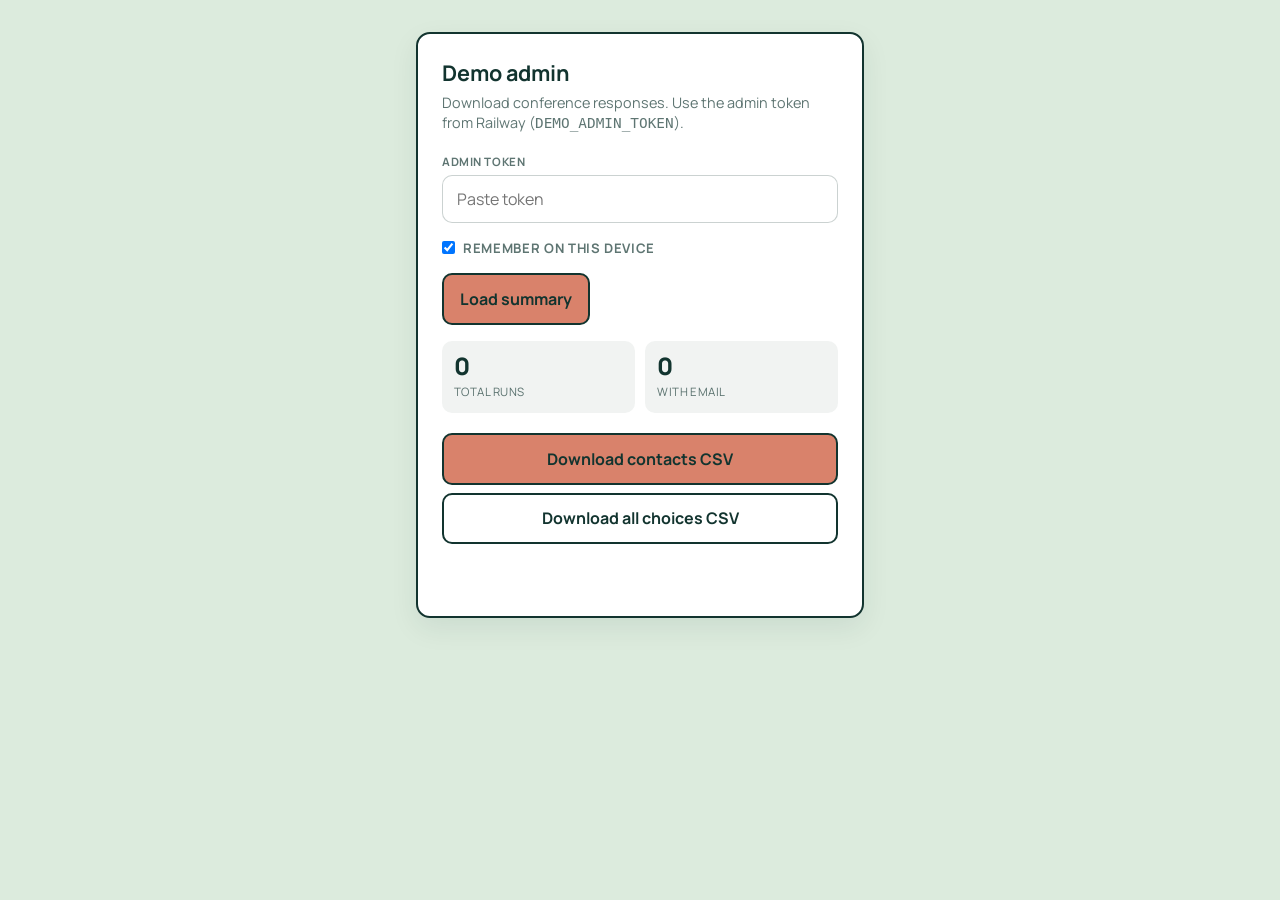
==== cogsci_demo/demo/static/admin.html @ 274bd3c6 "Add password-protected admin page for exporting demo responses. Lets the conference host download co" ====
<!DOCTYPE html>
<html lang="en">
<head>
  <meta charset="UTF-8">
  <meta name="viewport" content="width=device-width, initial-scale=1.0">
  <title>Demo Admin</title>
  <link rel="preconnect" href="https://fonts.googleapis.com">
  <link rel="preconnect" href="https://fonts.gstatic.com" crossorigin>
  <link href="https://fonts.googleapis.com/css2?family=Manrope:wght@400;600;700;800&display=swap" rel="stylesheet">
  <style>
    :root {
      --dark: #12342F;
      --light: #DCEBDD;
      --detail: #D9826B;
      --muted: rgba(18, 52, 47, 0.68);
    }
    * { box-sizing: border-box; }
    body {
      margin: 0;
      font-family: "Manrope", system-ui, sans-serif;
      background: var(--light);
      color: var(--dark);
      min-height: 100vh;
      padding: 2rem 1rem;
    }
    .card {
      max-width: 28rem;
      margin: 0 auto;
      background: #fff;
      border: 2px solid var(--dark);
      border-radius: 14px;
      padding: 1.5rem;
      box-shadow: 0 10px 28px rgba(18, 52, 47, 0.08);
    }
    h1 {
      margin: 0 0 0.35rem;
      font-size: 1.35rem;
    }
    .sub {
      margin: 0 0 1.25rem;
      color: var(--muted);
      font-size: 0.9rem;
      line-height: 1.45;
    }
    label {
      display: block;
      font-size: 0.72rem;
      font-weight: 700;
      text-transform: uppercase;
      letter-spacing: 0.05em;
      margin-bottom: 0.35rem;
      color: var(--muted);
    }
    input {
      width: 100%;
      padding: 0.75rem 0.85rem;
      border: 1.5px solid rgba(18, 52, 47, 0.22);
      border-radius: 10px;
      font: inherit;
      margin-bottom: 1rem;
    }
    input:focus {
      outline: none;
      border-color: var(--dark);
    }
    .stats {
      display: grid;
      grid-template-columns: 1fr 1fr;
      gap: 0.65rem;
      margin: 1rem 0 1.25rem;
    }
    .stat {
      background: rgba(18, 52, 47, 0.06);
      border-radius: 10px;
      padding: 0.75rem;
    }
    .stat-val {
      display: block;
      font-size: 1.5rem;
      font-weight: 800;
      line-height: 1.1;
    }
    .stat-lbl {
      font-size: 0.72rem;
      color: var(--muted);
      text-transform: uppercase;
      letter-spacing: 0.04em;
    }
    .actions {
      display: grid;
      gap: 0.5rem;
    }
    button {
      font: inherit;
      font-weight: 700;
      padding: 0.8rem 1rem;
      border-radius: 10px;
      cursor: pointer;
      border: 2px solid var(--dark);
      background: var(--detail);
      color: var(--dark);
    }
    button.secondary {
      background: #fff;
    }
    button:disabled {
      opacity: 0.45;
      cursor: not-allowed;
    }
    .status {
      margin-top: 1rem;
      font-size: 0.82rem;
      color: var(--muted);
      min-height: 1.2rem;
    }
    .status.error { color: #9b3b2e; }
    .remember {
      display: flex;
      gap: 0.5rem;
      align-items: center;
      margin-bottom: 1rem;
      font-size: 0.82rem;
      color: var(--muted);
    }
    .remember input {
      width: auto;
      margin: 0;
    }
  </style>
</head>
<body>
  <div class="card">
    <h1>Demo admin</h1>
    <p class="sub">Download conference responses. Use the admin token from Railway (<code>DEMO_ADMIN_TOKEN</code>).</p>

    <label for="token">Admin token</label>
    <input type="password" id="token" placeholder="Paste token" autocomplete="current-password">

    <label class="remember">
      <input type="checkbox" id="remember" checked>
      Remember on this device
    </label>

    <button type="button" id="btn-load">Load summary</button>

    <div class="stats" id="stats" hidden>
      <div class="stat">
        <span class="stat-val" id="stat-sessions">0</span>
        <span class="stat-lbl">Total runs</span>
      </div>
      <div class="stat">
        <span class="stat-val" id="stat-contacts">0</span>
        <span class="stat-lbl">With email</span>
      </div>
    </div>

    <div class="actions" id="downloads" hidden>
      <button type="button" id="btn-contacts">Download contacts CSV</button>
      <button type="button" class="secondary" id="btn-choices">Download all choices CSV</button>
    </div>

    <p class="status" id="status"></p>
  </div>

  <script>
    const TOKEN_KEY = "demo_admin_token";

    function tokenInput() {
      return document.getElementById("token").value.trim();
    }

    function saveToken() {
      if (document.getElementById("remember").checked) {
        sessionStorage.setItem(TOKEN_KEY, tokenInput());
      } else {
        sessionStorage.removeItem(TOKEN_KEY);
      }
    }

    function authHeaders() {
      return { Authorization: `Bearer ${tokenInput()}` };
    }

    function setStatus(msg, isError = false) {
      const el = document.getElementById("status");
      el.textContent = msg;
      el.classList.toggle("error", isError);
    }

    async function loadSummary() {
      saveToken();
      setStatus("Loading…");
      try {
        const res = await fetch("/api/admin/summary", { headers: authHeaders() });
        if (!res.ok) {
          const err = await res.json().catch(() => ({}));
          throw new Error(err.detail || `Request failed (${res.status})`);
        }
        const data = await res.json();
        document.getElementById("stat-sessions").textContent = data.sessions;
        document.getElementById("stat-contacts").textContent = data.contacts;
        document.getElementById("stats").hidden = false;
        document.getElementById("downloads").hidden = false;
        const latest = data.latest_session_at
          ? `Latest run: ${new Date(data.latest_session_at).toLocaleString()}`
          : "No runs yet";
        setStatus(latest);
      } catch (err) {
        document.getElementById("stats").hidden = true;
        document.getElementById("downloads").hidden = true;
        setStatus(err.message, true);
      }
    }

    async function download(path, filename) {
      saveToken();
      setStatus("Downloading…");
      try {
        const res = await fetch(path, { headers: authHeaders() });
        if (!res.ok) {
          const err = await res.json().catch(() => ({}));
          throw new Error(err.detail || `Download failed (${res.status})`);
        }
        const blob = await res.blob();
        const url = URL.createObjectURL(blob);
        const a = document.createElement("a");
        a.href = url;
        a.download = filename;
        a.click();
        URL.revokeObjectURL(url);
        setStatus(`Saved ${filename}`);
      } catch (err) {
        setStatus(err.message, true);
      }
    }

    document.getElementById("btn-load").addEventListener("click", loadSummary);
    document.getElementById("btn-contacts").addEventListener("click", () =>
      download("/api/admin/contacts.csv", "booth_contacts.csv"));
    document.getElementById("btn-choices").addEventListener("click", () =>
      download("/api/admin/choices.csv", "booth_choices.csv"));

    const saved = sessionStorage.getItem(TOKEN_KEY);
    if (saved) {
      document.getElementById("token").value = saved;
    }
  </script>
</body>
</html>
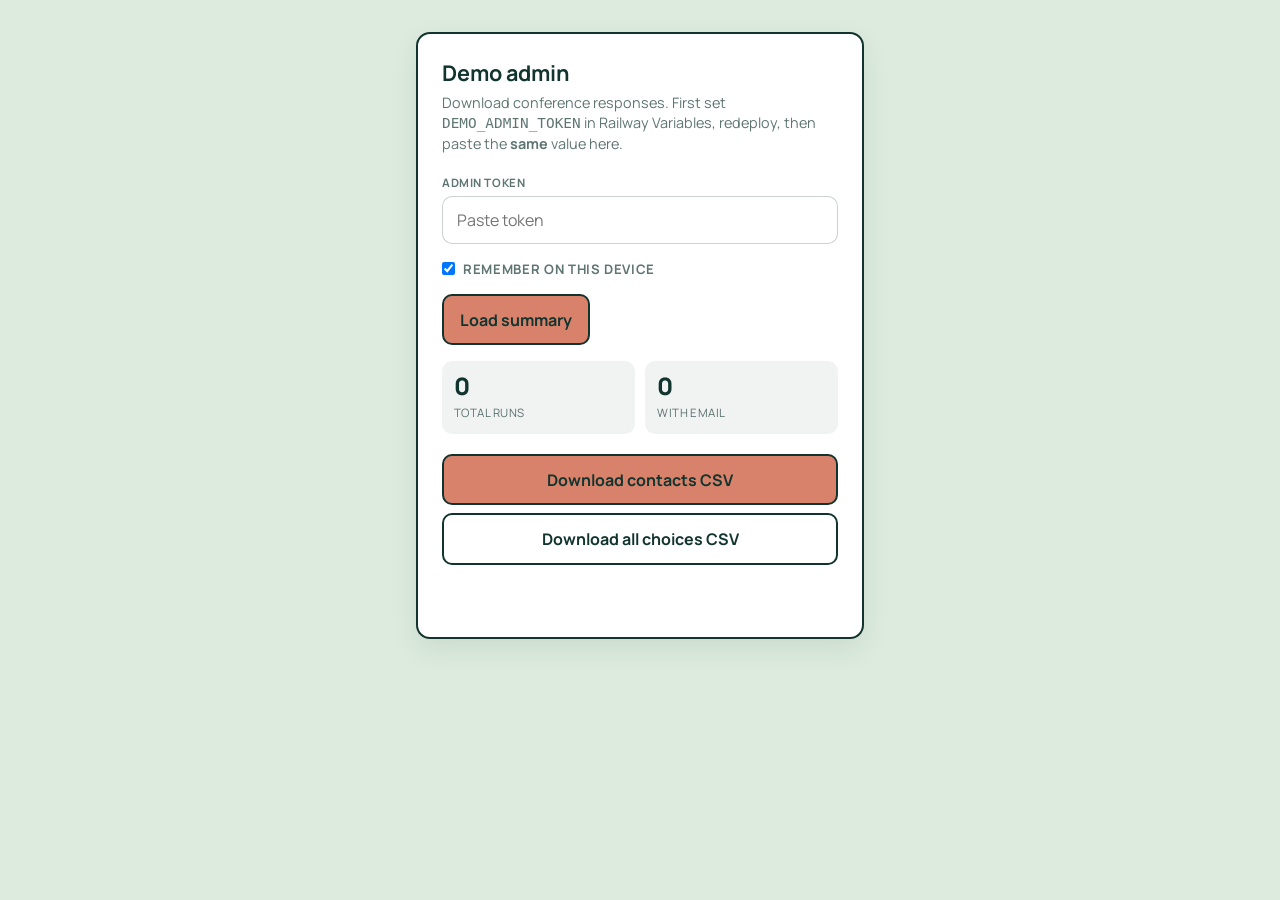
==== commit 01e24958: "admin page changes" ====
--- a/cogsci_demo/demo/static/admin.html
+++ b/cogsci_demo/demo/static/admin.html
@@ -131,7 +131,7 @@
 <body>
   <div class="card">
     <h1>Demo admin</h1>
-    <p class="sub">Download conference responses. Use the admin token from Railway (<code>DEMO_ADMIN_TOKEN</code>).</p>
+    <p class="sub">Download conference responses. First set <code>DEMO_ADMIN_TOKEN</code> in Railway Variables, redeploy, then paste the <strong>same</strong> value here.</p>
 
     <label for="token">Admin token</label>
     <input type="password" id="token" placeholder="Paste token" autocomplete="current-password">
@@ -187,14 +187,26 @@
       el.classList.toggle("error", isError);
     }
 
+    function adminErrorMessage(status, detail) {
+      if (status === 503) {
+        return "Server not configured: add DEMO_ADMIN_TOKEN in Railway → Variables, then redeploy.";
+      }
+      if (status === 401) {
+        return "Wrong token. It must match DEMO_ADMIN_TOKEN in Railway exactly.";
+      }
+      return detail || `Request failed (${status})`;
+    }
+
     async function loadSummary() {
       saveToken();
+      document.getElementById("stats").hidden = true;
+      document.getElementById("downloads").hidden = true;
       setStatus("Loading…");
       try {
         const res = await fetch("/api/admin/summary", { headers: authHeaders() });
         if (!res.ok) {
           const err = await res.json().catch(() => ({}));
-          throw new Error(err.detail || `Request failed (${res.status})`);
+          throw new Error(adminErrorMessage(res.status, err.detail));
         }
         const data = await res.json();
         document.getElementById("stat-sessions").textContent = data.sessions;
@@ -206,8 +218,6 @@
           : "No runs yet";
         setStatus(latest);
       } catch (err) {
-        document.getElementById("stats").hidden = true;
-        document.getElementById("downloads").hidden = true;
         setStatus(err.message, true);
       }
     }
@@ -219,7 +229,7 @@
         const res = await fetch(path, { headers: authHeaders() });
         if (!res.ok) {
           const err = await res.json().catch(() => ({}));
-          throw new Error(err.detail || `Download failed (${res.status})`);
+          throw new Error(adminErrorMessage(res.status, err.detail));
         }
         const blob = await res.blob();
         const url = URL.createObjectURL(blob);
